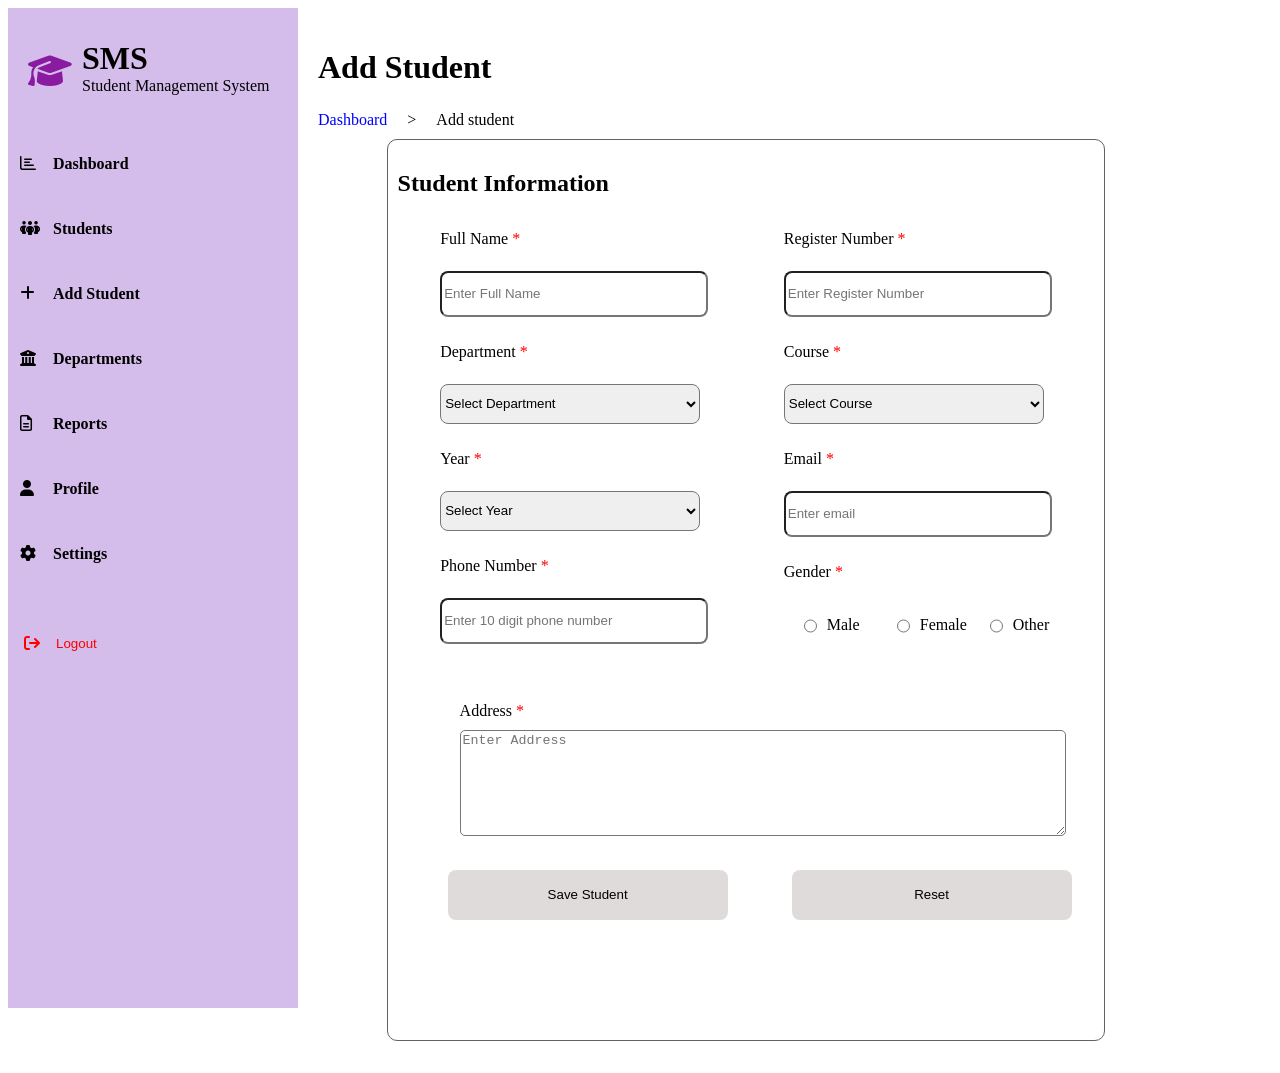
==== sms/frontend/addStudent.html @ 5dc7c02b "completed student management system" ====
<!DOCTYPE html>
<html lang="en">
<head>
    <meta charset="UTF-8">
    <meta name="viewport" content="width=device-width, initial-scale=1.0">

    <title>Add Student</title>

    <link rel="stylesheet" href="https://cdnjs.cloudflare.com/ajax/libs/font-awesome/6.5.1/css/all.min.css">
    <style>
        .page{
            display: flex;
            min-height: 100vh;

        }
        .box1{
            background-color: rgb(212, 188, 235);
            width: 290px;
            height: 1000px;
        }
        .box1 h1{
            margin-left: 10px;
            margin-bottom: 0px;
            margin-top: 2px;
        }
        .box1 p{
            margin: 0px;
            margin-left: 10px;
        }
        
        .box3{
            margin-bottom: 25px;
            
            
           


        }
        .box3 h3{
            font-size: medium;
            background-color: rgb(212, 188, 235) ;
            width: 200px;
            height: 30px;
            border-radius: 5px;
            padding-left: 45px;
            padding-top: 10px;
        }
        .box1 button{
            width: 250px;
            height: 35px;
            border-radius: 5px;
            border: none;
            background-color: rgb(212, 188, 235);
            color: red;
            text-align: left;
            margin-left: 10px;
            padding-bottom: 20px;
        }
        
        
        .logo-section{
            display: flex;
            align-items: center;
            margin-left: 20px;
            margin-top: 20px;
            margin-bottom: 50px;
            
        }
        .logo i{
            font-size: 35px;
            color: rgb(138, 27, 160);
        }
        .logo{
            text-align: left;
            margin-top: 20px;
            
        }
        .text{
            display: flex;
            flex-direction: column;
            margin-top: 10px;
        }
        .box3:hover h3{
            background-color: blueviolet;
            color: #fff;
            
        }
        .box3 i{
            position: absolute;
            left: 20px;
            padding-top: 10px;
        }
        .box3:hover i{
            color: #fff;
        }
        .btn-logo i{
            color: red;
            
        }
        .btn-logo{
            display: flex;
            flex-direction: row;
            margin-top: 60px;
        }
        .btn-logo i{
            padding-left: 16px;
        }
        .para{
            
            display: flex;
            align-items: flex-start;
            gap: 20px;
            padding: 20px;
            
        }
        .box2 h1{
            padding: 20px;
            padding-bottom: 3px;
            
            
        }
        .text1{
            color: blue;
        }
        .box2 p{
            padding-top: 0px;
            
            
        }
        .box4{
            width: 70vw;
            height: 900px;
            
            
            
            display: flex;
            justify-content: center;
            align-items: center;
        }
        .inner-box{

            width: 80%;
            height: 100%;
            border: 1px solid rgb(99, 97, 99);
            border-radius: 10px;
            transform: translateY(-50px);
            margin-top: 50px;
           

            

        }
        .inner-box h2{
            padding: 10px;
        }
        .field1 span{
            color: red;
        }
        .input-group{
            padding: 3px;
        }
        .input-group label{
            
            font-size: medium;
            padding: 20px;
            
        }
        .inputs{
            margin-top: 3px;
            padding: 20px;
            
            
        }
        .input-group select{
            width: 260px;
            height: 40px;
            border-radius: 8px;
        }
        .input-group input{
             width: 260px;
             height: 40px;
             border-radius: 8px;
        }
        .field{
            display: flex;
            flex-direction: row;
            justify-content: space-evenly;
        }
        .field2 span{
            color: red;
        }
        .inputs1{
            display: flex;
            flex-direction: row;
            justify-content: flex-start;
            gap: 5px;

        }
        .inputs1 input,label{
            width: 18px;
            height: 18px;
            margin-right: 5px;
        }
        .label-grp{
            display: flex;
            align-items: center;
            gap: 5px;
            margin: 15px;
        }
        .field3 span{
            color: red;
        }
        .field3{
           padding: 30px;
           margin-left: 42px;
        }
        .field3 label{
            margin-bottom: 20px;
        }
        textarea{
            width: 600px;
            height: 100px;
            margin-top: 10px;
            border-radius: 5px;
        }
        .btn button{
            width: 280px;
            height: 50px;
            text-align: center;
            margin-left: 60px;
            border: none;
            background-color: rgb(224, 219, 219);
            border-radius: 8px;
            
        }
        .btn button:hover{
            background-color: blueviolet;
            color: #fff;
        }
        


    </style>
</head>
<body>
    <div class="page">

        <div class="box1">
            <div class="logo-section">
            <div class="logo">
                <i class="fa-solid fa-graduation-cap"></i>
            </div>
            <div class="text">
            <h1>SMS</h1>
            <p>Student Management System</p>
            </div>

            </div>

            <div class="box3">
                <i class="fa-regular fa-chart-bar"></i>
                <h3>Dashboard</h3>

            </div>
            <div class="box3">
                <i class="fa-solid fa-people-group"></i>
                <h3>Students</h3>
                
            </div>
            <div class="box3">
                <i class="fa-solid fa-plus"></i>
                <h3>Add Student</h3>
                
            </div>
            <div class="box3">
                <i class="fa-solid fa-building-columns"></i>
                <h3>Departments</h3>
                
            </div>
            <div class="box3">
                <i class="fa-regular fa-file-lines"></i>
                <h3>Reports</h3>
                
            </div>
            <div class="box3">
                <i class="fa-solid fa-user"></i>
                <h3>Profile</h3>
                
            </div>
            <div class="box3">
                <i class="fa-solid fa-gear"></i>
                <h3>Settings</h3>
                
            </div>
            <div class="btn-logo">

            <i class="fa-solid fa-arrow-right-from-bracket"></i>
            <button type="logout">Logout</button>

            </div>
        </div>

        <div class="box2">
            <h1>Add Student</h1>
            <p class="para"><span class="text1"> Dashboard </span> <span class="arrow"> > </span>   <span>Add student</span></p>

            <div class="box4">
                <div class="inner-box">
                <h2>Student Information</h2>

                <div class="field">

                <div class="field1">

                    <div class="input-group">

                    <label>Full Name <span>*</span></label>
                    <br>
                    <div class="inputs">
                    <input type="text" id="name" placeholder="Enter Full Name">
                    <br>
                    </div>
                    </div>

                    <div class="input-group">

                    <label>Department <span>*</span></label>
                    <br>
                    <div class="inputs">
                    <select id="dept" required>
                    <option value="" disabled selected> Select Department </option>
                    <option value="cs"> Computer science </option>
                    <option value="it"> Information Technology </option>
                    <option value="ai"> Artificial Intelligence </option>
                    <option value="ece"> Electronics & Communication </option>
                </select>
                    <br>
                    </div>

                    </div>

                    <div class="input-group">

                    <label>Year <span>*</span></label>
                    <br>
                    <div class="inputs">
                    <select id="year" required>
                    <option value="" disabled selected> Select Year </option>
                    <option value="y1"> 2026 </option>
                    <option value="y2"> 2027 </option>
                    <option value="y3"> 2028 </option>
                    <option value="y4"> 2029 </option>
                </select>
                    <br>
                    </div>

                    </div>

                    
                     <div class="input-group">
                    <label>Phone Number <span>*</span></label>
                    <br>
                    <div class="inputs">
                    <input type="text" id="phoneno" placeholder="Enter 10 digit phone number">
                    <br>
                    </div>
                    </div>

                </div>
                <div class="field2">

                    <div class="input-group">

                    <label>Register Number <span>*</span></label>
                    <br>
                    <div class="inputs">
                    <input type="text" id="regno" placeholder="Enter Register Number">
                    <br>
                    </div>
                    </div>

                    <div class="input-group">

                    <label>Course <span>*</span></label>
                    <br>
                    <div class="inputs">
                    <select id="course" required>
                    <option value="" disabled selected> Select Course </option>
                    <option value="fsd"> Full Stack Develoment </option>
                    <option value="fe"> Frontend Develoment </option>
                    <option value="ai&ml"> Artificial Intelligence & Macine Learning </option>
                    <option value="be"> Backend Development </option>
                </select>
                    <br>
                    </div>

                    </div>

                    
                     <div class="input-group">
                    <label>Email <span>*</span></label>
                    <br>
                    <div class="inputs">
                    <input type="text" id="email" placeholder="Enter email">
                    <br>
                    </div>
                    </div>

                    <div class="input-group">
                    <label>Gender <span>*</span></label>
                    <br>
                    <div class="inputs1">
                    <label class="label-grp">
                    <input type="radio" id="male" name="gender" value="male">
                    Male
                    </label>
                    <label class="label-grp">
                    <input type="radio" id="female" name="gender" value="female">
                     Female
                    </label>
                    <label class="label-grp">
                    <input type="radio" id="other" name="gender" value="other">
                     Other
                    </label>
                    <br>
                    </div>
                    </div>


                </div>
                </div>
                <div class="field3">
                    <label>Address <span>*</span></label>
                    <br>
                    <textarea placeholder="Enter Address"></textarea>
                </div>

                <div class="btn">

                <button type="save" onclick="addStudent()">Save Student</button>
                <button type="reset">Reset</button>

                </div>
                </div>
            </div>

        </div>
    </div>
    <script>
        //post

function addStudent(){

    let Student = {
        id: document.getElementById("id").value,
        name: document.getElementById("name").value,
        regno: document.getElementById("regno").value,
        department: document.getElementById("department").value,
        email: document.getElementById("email").value,
        phone: document.getElementById("phone").value
        

    }
    fetch("http://localhost:8083/student",{
        method : "post",
        headers: {
            "Content-Type" : "application/json"

        },
        body: JSON.stringify(Student)
    })
    .then(res => res.json())
    .then(data => {
        alert("Student Added");
        console.log(data);
    });

}
    </script>
    
</body>
</html>
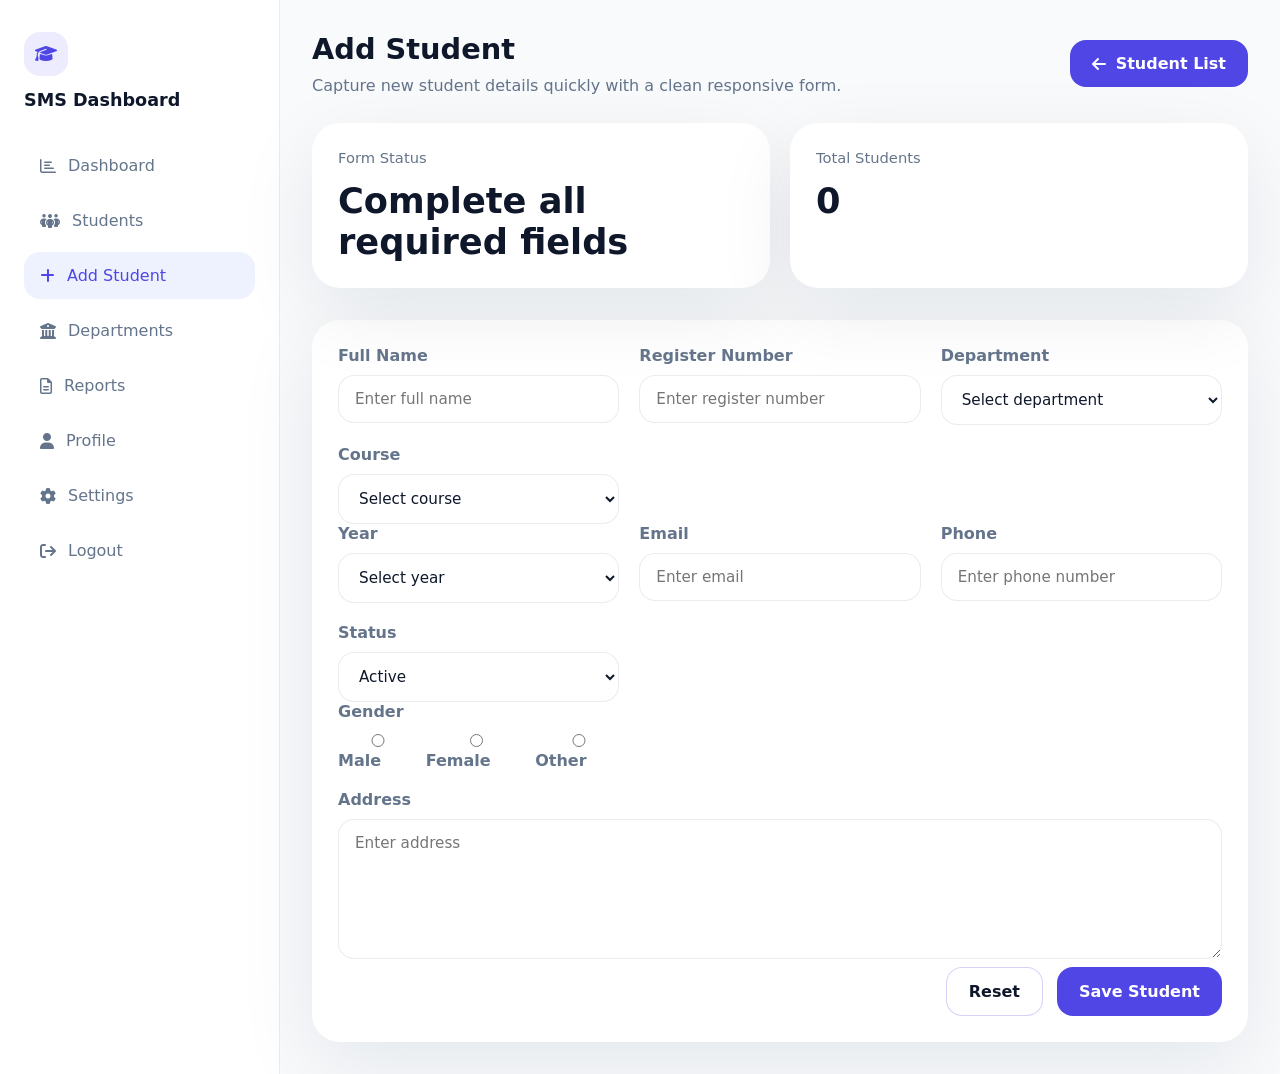
==== commit 7fa937e5: "changed folder path" ====
--- a/sms/frontend/addStudent.html
+++ b/sms/frontend/addStudent.html
@@ -1,482 +1,130 @@
 <!DOCTYPE html>
 <html lang="en">
 <head>
-    <meta charset="UTF-8">
-    <meta name="viewport" content="width=device-width, initial-scale=1.0">
-
-    <title>Add Student</title>
-
-    <link rel="stylesheet" href="https://cdnjs.cloudflare.com/ajax/libs/font-awesome/6.5.1/css/all.min.css">
-    <style>
-        .page{
-            display: flex;
-            min-height: 100vh;
-
-        }
-        .box1{
-            background-color: rgb(212, 188, 235);
-            width: 290px;
-            height: 1000px;
-        }
-        .box1 h1{
-            margin-left: 10px;
-            margin-bottom: 0px;
-            margin-top: 2px;
-        }
-        .box1 p{
-            margin: 0px;
-            margin-left: 10px;
-        }
-        
-        .box3{
-            margin-bottom: 25px;
-            
-            
-           
-
-
-        }
-        .box3 h3{
-            font-size: medium;
-            background-color: rgb(212, 188, 235) ;
-            width: 200px;
-            height: 30px;
-            border-radius: 5px;
-            padding-left: 45px;
-            padding-top: 10px;
-        }
-        .box1 button{
-            width: 250px;
-            height: 35px;
-            border-radius: 5px;
-            border: none;
-            background-color: rgb(212, 188, 235);
-            color: red;
-            text-align: left;
-            margin-left: 10px;
-            padding-bottom: 20px;
-        }
-        
-        
-        .logo-section{
-            display: flex;
-            align-items: center;
-            margin-left: 20px;
-            margin-top: 20px;
-            margin-bottom: 50px;
-            
-        }
-        .logo i{
-            font-size: 35px;
-            color: rgb(138, 27, 160);
-        }
-        .logo{
-            text-align: left;
-            margin-top: 20px;
-            
-        }
-        .text{
-            display: flex;
-            flex-direction: column;
-            margin-top: 10px;
-        }
-        .box3:hover h3{
-            background-color: blueviolet;
-            color: #fff;
-            
-        }
-        .box3 i{
-            position: absolute;
-            left: 20px;
-            padding-top: 10px;
-        }
-        .box3:hover i{
-            color: #fff;
-        }
-        .btn-logo i{
-            color: red;
-            
-        }
-        .btn-logo{
-            display: flex;
-            flex-direction: row;
-            margin-top: 60px;
-        }
-        .btn-logo i{
-            padding-left: 16px;
-        }
-        .para{
-            
-            display: flex;
-            align-items: flex-start;
-            gap: 20px;
-            padding: 20px;
-            
-        }
-        .box2 h1{
-            padding: 20px;
-            padding-bottom: 3px;
-            
-            
-        }
-        .text1{
-            color: blue;
-        }
-        .box2 p{
-            padding-top: 0px;
-            
-            
-        }
-        .box4{
-            width: 70vw;
-            height: 900px;
-            
-            
-            
-            display: flex;
-            justify-content: center;
-            align-items: center;
-        }
-        .inner-box{
-
-            width: 80%;
-            height: 100%;
-            border: 1px solid rgb(99, 97, 99);
-            border-radius: 10px;
-            transform: translateY(-50px);
-            margin-top: 50px;
-           
-
-            
-
-        }
-        .inner-box h2{
-            padding: 10px;
-        }
-        .field1 span{
-            color: red;
-        }
-        .input-group{
-            padding: 3px;
-        }
-        .input-group label{
-            
-            font-size: medium;
-            padding: 20px;
-            
-        }
-        .inputs{
-            margin-top: 3px;
-            padding: 20px;
-            
-            
-        }
-        .input-group select{
-            width: 260px;
-            height: 40px;
-            border-radius: 8px;
-        }
-        .input-group input{
-             width: 260px;
-             height: 40px;
-             border-radius: 8px;
-        }
-        .field{
-            display: flex;
-            flex-direction: row;
-            justify-content: space-evenly;
-        }
-        .field2 span{
-            color: red;
-        }
-        .inputs1{
-            display: flex;
-            flex-direction: row;
-            justify-content: flex-start;
-            gap: 5px;
-
-        }
-        .inputs1 input,label{
-            width: 18px;
-            height: 18px;
-            margin-right: 5px;
-        }
-        .label-grp{
-            display: flex;
-            align-items: center;
-            gap: 5px;
-            margin: 15px;
-        }
-        .field3 span{
-            color: red;
-        }
-        .field3{
-           padding: 30px;
-           margin-left: 42px;
-        }
-        .field3 label{
-            margin-bottom: 20px;
-        }
-        textarea{
-            width: 600px;
-            height: 100px;
-            margin-top: 10px;
-            border-radius: 5px;
-        }
-        .btn button{
-            width: 280px;
-            height: 50px;
-            text-align: center;
-            margin-left: 60px;
-            border: none;
-            background-color: rgb(224, 219, 219);
-            border-radius: 8px;
-            
-        }
-        .btn button:hover{
-            background-color: blueviolet;
-            color: #fff;
-        }
-        
-
-
-    </style>
+  <meta charset="UTF-8">
+  <meta name="viewport" content="width=device-width, initial-scale=1.0">
+  <title>Add Student</title>
+  <link rel="stylesheet" href="style.css">
+  <link rel="stylesheet" href="https://cdnjs.cloudflare.com/ajax/libs/font-awesome/6.5.1/css/all.min.css">
 </head>
 <body>
-    <div class="page">
+  <div class="page-shell">
+    <aside class="sidebar">
+      <div class="brand">
+        <div class="brand-icon"><i class="fa-solid fa-graduation-cap"></i></div>
+        <div class="brand-text">SMS Dashboard</div>
+      </div>
+      <a class="nav-link" href="dashboard.html"><i class="fa-regular fa-chart-bar"></i> Dashboard</a>
+      <a class="nav-link" href="students.html"><i class="fa-solid fa-people-group"></i> Students</a>
+      <a class="nav-link active" href="addStudent.html"><i class="fa-solid fa-plus"></i> Add Student</a>
+      <a class="nav-link" href="departments.html"><i class="fa-solid fa-building-columns"></i> Departments</a>
+      <a class="nav-link" href="reports.html"><i class="fa-regular fa-file-lines"></i> Reports</a>
+      <a class="nav-link" href="profile.html"><i class="fa-solid fa-user"></i> Profile</a>
+      <a class="nav-link" href="settings.html"><i class="fa-solid fa-gear"></i> Settings</a>
+      <a class="nav-link" href="login.html"><i class="fa-solid fa-arrow-right-from-bracket"></i> Logout</a>
+    </aside>
+    <main class="main-content">
+      <div class="page-header">
+        <div>
+          <h1 class="page-title">Add Student</h1>
+          <p class="page-description">Capture new student details quickly with a clean responsive form.</p>
+        </div>
+        <a class="primary-btn" href="students.html"><i class="fa-solid fa-arrow-left"></i> Student List</a>
+      </div>
 
-        <div class="box1">
-            <div class="logo-section">
-            <div class="logo">
-                <i class="fa-solid fa-graduation-cap"></i>
-            </div>
-            <div class="text">
-            <h1>SMS</h1>
-            <p>Student Management System</p>
-            </div>
+      <div class="card-grid">
+        <div class="card"><p class="card-title">Form Status</p><p class="card-value">Complete all required fields</p></div>
+        <div class="card">
+    <p class="card-title">Total Students</p>
+    <p class="card-value" id="totalStudents">0</p>
+</div>
+      </div>
 
-            </div>
-
-            <div class="box3">
-                <i class="fa-regular fa-chart-bar"></i>
-                <h3>Dashboard</h3>
-
-            </div>
-            <div class="box3">
-                <i class="fa-solid fa-people-group"></i>
-                <h3>Students</h3>
-                
-            </div>
-            <div class="box3">
-                <i class="fa-solid fa-plus"></i>
-                <h3>Add Student</h3>
-                
-            </div>
-            <div class="box3">
-                <i class="fa-solid fa-building-columns"></i>
-                <h3>Departments</h3>
-                
-            </div>
-            <div class="box3">
-                <i class="fa-regular fa-file-lines"></i>
-                <h3>Reports</h3>
-                
-            </div>
-            <div class="box3">
-                <i class="fa-solid fa-user"></i>
-                <h3>Profile</h3>
-                
-            </div>
-            <div class="box3">
-                <i class="fa-solid fa-gear"></i>
-                <h3>Settings</h3>
-                
-            </div>
-            <div class="btn-logo">
-
-            <i class="fa-solid fa-arrow-right-from-bracket"></i>
-            <button type="logout">Logout</button>
-
-            </div>
+      <form id="studentForm" class="page-card">
+        <div class="field-grid">
+          <div class="field-group">
+            <label for="name">Full Name</label>
+            <input id="name" class="input-field" type="text" placeholder="Enter full name" required>
+          </div>
+          <div class="field-group">
+            <label for="regno">Register Number</label>
+            <input id="regno" class="input-field" type="text" placeholder="Enter register number" required>
+          </div>
+          <div class="field-group">
+            <label for="department">Department</label>
+            <select id="department" class="select-field" required>
+              <option value="" disabled selected>Select department</option>
+              <option value="CS">Computer Science</option>
+              <option value="IT">Information Technology</option>
+              <option value="AI">Artificial Intelligence</option>
+              <option value="ECE">Electronics & Communication</option>
+            </select>
+          </div>
+          <div class="field-group">
+            <label for="course">Course</label>
+            <select id="course" class="select-field" required>
+              <option value="" disabled selected>Select course</option>
+              <option value="fsd">Full Stack Development</option>
+              <option value="fe">Frontend Development</option>
+              <option value="ai&ml">Artificial Intelligence & ML</option>
+              <option value="be">Backend Development</option>
+            </select>
+          </div>
         </div>
 
-        <div class="box2">
-            <h1>Add Student</h1>
-            <p class="para"><span class="text1"> Dashboard </span> <span class="arrow"> > </span>   <span>Add student</span></p>
+        <div class="field-grid">
+          <div class="field-group">
+            <label for="year">Year</label>
+            <select id="year" class="select-field" required>
+              <option value="" disabled selected>Select year</option>
+              <option value="y1">2026</option>
+              <option value="y2">2027</option>
+              <option value="y3">2028</option>
+              <option value="y4">2029</option>
+            </select>
+          </div>
+          <div class="field-group">
+            <label for="email">Email</label>
+            <input id="email" class="input-field" type="email" placeholder="Enter email" required>
+          </div>
+          <div class="field-group">
+            <label for="phone">Phone</label>
+            <input id="phone" class="input-field" type="tel" placeholder="Enter phone number" required>
+          </div>
+          <div class="field-group">
+            <label for="status">Status</label>
+            <select id="status" class="select-field" required>
+              <option value="Active">Active</option>
+              <option value="Inactive">Inactive</option>
+            </select>
+          </div>
+        </div>
 
-            <div class="box4">
-                <div class="inner-box">
-                <h2>Student Information</h2>
+        <div class="field-grid">
+          <div class="field-group" style="grid-column: 1 / -1;">
+            <label>Gender</label>
+            <div style="display:flex;gap:18px;flex-wrap:wrap;">
+              <label class="label-grp"><input type="radio" name="gender" value="Male"> Male</label>
+              <label class="label-grp"><input type="radio" name="gender" value="Female"> Female</label>
+              <label class="label-grp"><input type="radio" name="gender" value="Other"> Other</label>
+            </div>
+          </div>
+          <div class="field-group" style="grid-column: 1 / -1;">
+            <label for="address">Address</label>
+            <textarea id="address" class="input-field" placeholder="Enter address" required style="min-height:140px"></textarea>
+          </div>
+        </div>
 
-                <div class="field">
+        <div style="display:flex;justify-content:flex-end;gap:14px;flex-wrap:wrap;margin-top:8px;">
+          <button type="reset" class="page-btn">Reset</button>
+          <button id="saveButton" type="button" class="primary-btn">Save Student</button>
+        </div>
+      </form>
+    </main>
+  </div>
 
-                <div class="field1">
-
-                    <div class="input-group">
-
-                    <label>Full Name <span>*</span></label>
-                    <br>
-                    <div class="inputs">
-                    <input type="text" id="name" placeholder="Enter Full Name">
-                    <br>
-                    </div>
-                    </div>
-
-                    <div class="input-group">
-
-                    <label>Department <span>*</span></label>
-                    <br>
-                    <div class="inputs">
-                    <select id="dept" required>
-                    <option value="" disabled selected> Select Department </option>
-                    <option value="cs"> Computer science </option>
-                    <option value="it"> Information Technology </option>
-                    <option value="ai"> Artificial Intelligence </option>
-                    <option value="ece"> Electronics & Communication </option>
-                </select>
-                    <br>
-                    </div>
-
-                    </div>
-
-                    <div class="input-group">
-
-                    <label>Year <span>*</span></label>
-                    <br>
-                    <div class="inputs">
-                    <select id="year" required>
-                    <option value="" disabled selected> Select Year </option>
-                    <option value="y1"> 2026 </option>
-                    <option value="y2"> 2027 </option>
-                    <option value="y3"> 2028 </option>
-                    <option value="y4"> 2029 </option>
-                </select>
-                    <br>
-                    </div>
-
-                    </div>
-
-                    
-                     <div class="input-group">
-                    <label>Phone Number <span>*</span></label>
-                    <br>
-                    <div class="inputs">
-                    <input type="text" id="phoneno" placeholder="Enter 10 digit phone number">
-                    <br>
-                    </div>
-                    </div>
-
-                </div>
-                <div class="field2">
-
-                    <div class="input-group">
-
-                    <label>Register Number <span>*</span></label>
-                    <br>
-                    <div class="inputs">
-                    <input type="text" id="regno" placeholder="Enter Register Number">
-                    <br>
-                    </div>
-                    </div>
-
-                    <div class="input-group">
-
-                    <label>Course <span>*</span></label>
-                    <br>
-                    <div class="inputs">
-                    <select id="course" required>
-                    <option value="" disabled selected> Select Course </option>
-                    <option value="fsd"> Full Stack Develoment </option>
-                    <option value="fe"> Frontend Develoment </option>
-                    <option value="ai&ml"> Artificial Intelligence & Macine Learning </option>
-                    <option value="be"> Backend Development </option>
-                </select>
-                    <br>
-                    </div>
-
-                    </div>
-
-                    
-                     <div class="input-group">
-                    <label>Email <span>*</span></label>
-                    <br>
-                    <div class="inputs">
-                    <input type="text" id="email" placeholder="Enter email">
-                    <br>
-                    </div>
-                    </div>
-
-                    <div class="input-group">
-                    <label>Gender <span>*</span></label>
-                    <br>
-                    <div class="inputs1">
-                    <label class="label-grp">
-                    <input type="radio" id="male" name="gender" value="male">
-                    Male
-                    </label>
-                    <label class="label-grp">
-                    <input type="radio" id="female" name="gender" value="female">
-                     Female
-                    </label>
-                    <label class="label-grp">
-                    <input type="radio" id="other" name="gender" value="other">
-                     Other
-                    </label>
-                    <br>
-                    </div>
-                    </div>
-
-
-                </div>
-                </div>
-                <div class="field3">
-                    <label>Address <span>*</span></label>
-                    <br>
-                    <textarea placeholder="Enter Address"></textarea>
-                </div>
-
-                <div class="btn">
-
-                <button type="save" onclick="addStudent()">Save Student</button>
-                <button type="reset">Reset</button>
-
-                </div>
-                </div>
-            </div>
-
-        </div>
-    </div>
-    <script>
-        //post
-
-function addStudent(){
-
-    let Student = {
-        id: document.getElementById("id").value,
-        name: document.getElementById("name").value,
-        regno: document.getElementById("regno").value,
-        department: document.getElementById("department").value,
-        email: document.getElementById("email").value,
-        phone: document.getElementById("phone").value
-        
-
-    }
-    fetch("http://localhost:8083/student",{
-        method : "post",
-        headers: {
-            "Content-Type" : "application/json"
-
-        },
-        body: JSON.stringify(Student)
-    })
-    .then(res => res.json())
-    .then(data => {
-        alert("Student Added");
-        console.log(data);
-    });
-
-}
-    </script>
-    
+  <div id="toast" class="toast"></div>
+  <script src="common.js"></script>
+  <script src="addStudent.js"></script>
 </body>
 </html>
--- a/sms/frontend/style.css
+++ b/sms/frontend/style.css
@@ -0,0 +1,333 @@
+:root {
+  --bg: #F8FAFC;
+  --surface: #ffffff;
+  --surface-strong: #eff4ff;
+  --primary: #4F46E5;
+  --primary-soft: #EEF2FF;
+  --secondary: #6366F1;
+  --text: #0F172A;
+  --muted: #64748B;
+  --border: rgba(15, 23, 42, 0.08);
+  --shadow: 0 24px 80px rgba(15, 23, 42, 0.08);
+}
+
+* {
+  box-sizing: border-box;
+}
+
+body {
+  margin: 0;
+  min-height: 100vh;
+  font-family: Inter, system-ui, sans-serif;
+  background: var(--bg);
+  color: var(--text);
+}
+
+a {
+  color: inherit;
+  text-decoration: none;
+}
+
+button,
+input,
+select,
+textarea {
+  font: inherit;
+}
+
+button {
+  cursor: pointer;
+}
+
+.page-shell {
+  display: flex;
+  min-height: 100vh;
+}
+
+.sidebar {
+  width: 280px;
+  padding: 32px 24px;
+  background: rgba(255, 255, 255, 0.95);
+  border-right: 1px solid var(--border);
+  display: flex;
+  flex-direction: column;
+}
+
+.sidebar .brand {
+  display: grid;
+  gap: 14px;
+  margin-bottom: 32px;
+}
+
+.brand-icon {
+  width: 44px;
+  height: 44px;
+  border-radius: 16px;
+  background: rgba(99, 102, 241, 0.12);
+  display: grid;
+  place-items: center;
+  color: var(--primary);
+  font-size: 1.1rem;
+}
+
+.brand-text {
+  font-size: 1.1rem;
+  font-weight: 700;
+}
+
+.nav-link {
+  display: flex;
+  align-items: center;
+  gap: 12px;
+  padding: 14px 16px;
+  border-radius: 16px;
+  margin-bottom: 8px;
+  color: var(--muted);
+  transition: background 0.2s, color 0.2s;
+}
+
+.nav-link.active,
+.nav-link:hover {
+  background: var(--primary-soft);
+  color: var(--primary);
+}
+
+.main-content {
+  flex: 1;
+  padding: 32px;
+}
+
+.page-header {
+  display: flex;
+  justify-content: space-between;
+  align-items: center;
+  gap: 18px;
+  flex-wrap: wrap;
+}
+
+.page-title {
+  margin: 0;
+  font-size: clamp(1.8rem, 1.7vw, 2.6rem);
+}
+
+.page-description {
+  margin: 10px 0 0;
+  color: var(--muted);
+}
+
+.card-grid {
+  display: grid;
+  grid-template-columns: repeat(auto-fit, minmax(220px, 1fr));
+  gap: 20px;
+  margin-top: 28px;
+}
+
+.card {
+  padding: 26px;
+  border-radius: 28px;
+  background: var(--surface);
+  box-shadow: var(--shadow);
+}
+
+.card-title {
+  margin: 0;
+  color: var(--muted);
+  font-size: 0.92rem;
+}
+
+.card-value {
+  margin: 14px 0 0;
+  font-size: 2.2rem;
+  font-weight: 700;
+}
+
+.table-panel {
+  margin-top: 32px;
+  padding: 24px;
+  border-radius: 28px;
+  background: var(--surface);
+  box-shadow: var(--shadow);
+}
+
+.panel-top {
+  display: flex;
+  flex-wrap: wrap;
+  gap: 14px;
+  align-items: center;
+}
+
+.input-field,
+.select-field {
+  padding: 12px 16px;
+  border-radius: 16px;
+  border: 1px solid var(--border);
+  min-width: 220px;
+  color: var(--text);
+  background: #fff;
+}
+
+.table-wrapper {
+  overflow-x: auto;
+}
+
+table {
+  width: 100%;
+  border-collapse: collapse;
+  margin-top: 20px;
+}
+
+th,
+td {
+  padding: 16px;
+  text-align: left;
+  border-bottom: 1px solid var(--border);
+}
+
+th {
+  color: var(--muted);
+  font-weight: 600;
+  font-size: 0.95rem;
+}
+
+tbody tr:hover {
+  background: rgba(79, 70, 229, 0.05);
+}
+
+.status-badge {
+  display: inline-flex;
+  align-items: center;
+  gap: 8px;
+  padding: 10px 14px;
+  border-radius: 999px;
+  font-size: 0.9rem;
+  font-weight: 700;
+}
+
+.status-active {
+  color: #166534;
+  background: #ECFDF5;
+}
+
+.status-inactive {
+  color: #92400E;
+  background: #FEF3C7;
+}
+
+.action-btn {
+  border: none;
+  background: transparent;
+  color: var(--primary);
+  font-size: 1rem;
+  margin-right: 8px;
+}
+
+.primary-btn {
+  display: inline-flex;
+  align-items: center;
+  gap: 10px;
+  border: none;
+  border-radius: 16px;
+  padding: 14px 22px;
+  background: var(--primary);
+  color: #fff;
+  font-weight: 700;
+  transition: transform 0.2s ease;
+}
+
+.primary-btn:hover {
+  transform: translateY(-1px);
+}
+
+.page-card {
+  margin-top: 32px;
+  padding: 26px;
+  border-radius: 28px;
+  background: var(--surface);
+  box-shadow: var(--shadow);
+}
+
+.field-grid {
+  display: grid;
+  gap: 20px;
+  grid-template-columns: repeat(auto-fit, minmax(240px, 1fr));
+}
+
+.field-group {
+  display: flex;
+  flex-direction: column;
+  gap: 10px;
+}
+
+.page-btn {
+  border: 1px solid rgba(79, 70, 229, 0.24);
+  border-radius: 16px;
+  padding: 14px 22px;
+  background: #fff;
+  color: var(--text);
+  font-weight: 700;
+}
+
+@media (max-width: 980px) {
+  .page-shell {
+    flex-direction: column;
+  }
+
+  .sidebar {
+    width: 100%;
+    border-right: none;
+    border-bottom: 1px solid var(--border);
+    padding: 20px 18px;
+  }
+}
+
+
+.field-group label {
+  font-weight: 600;
+  color: var(--muted);
+}
+
+.field-group input,
+.field-group select,
+.field-group textarea {
+  width: 100%;
+  border: 1px solid var(--border);
+  border-radius: 16px;
+  padding: 14px 16px;
+  font-size: 0.95rem;
+}
+
+.field-group textarea {
+  min-height: 120px;
+  resize: vertical;
+}
+
+.toast {
+  position: fixed;
+  top: 24px;
+  right: 24px;
+  z-index: 50;
+  display: none;
+  background: var(--primary);
+  color: #fff;
+  border-radius: 20px;
+  padding: 16px 22px;
+  box-shadow: 0 20px 50px rgba(79, 70, 229, 0.18);
+}
+
+@media (max-width: 980px) {
+  .sidebar {
+    width: 100%;
+    position: sticky;
+    top: 0;
+    z-index: 10;
+    display: grid;
+    grid-template-columns: repeat(auto-fit, minmax(100px, 1fr));
+  }
+  .main-content { padding: 24px; }
+  .page-header { flex-direction: column; align-items: flex-start; }
+}
+
+@media (max-width: 640px) {
+  .sidebar { display: none; }
+  .page-shell { flex-direction: column; }
+}
